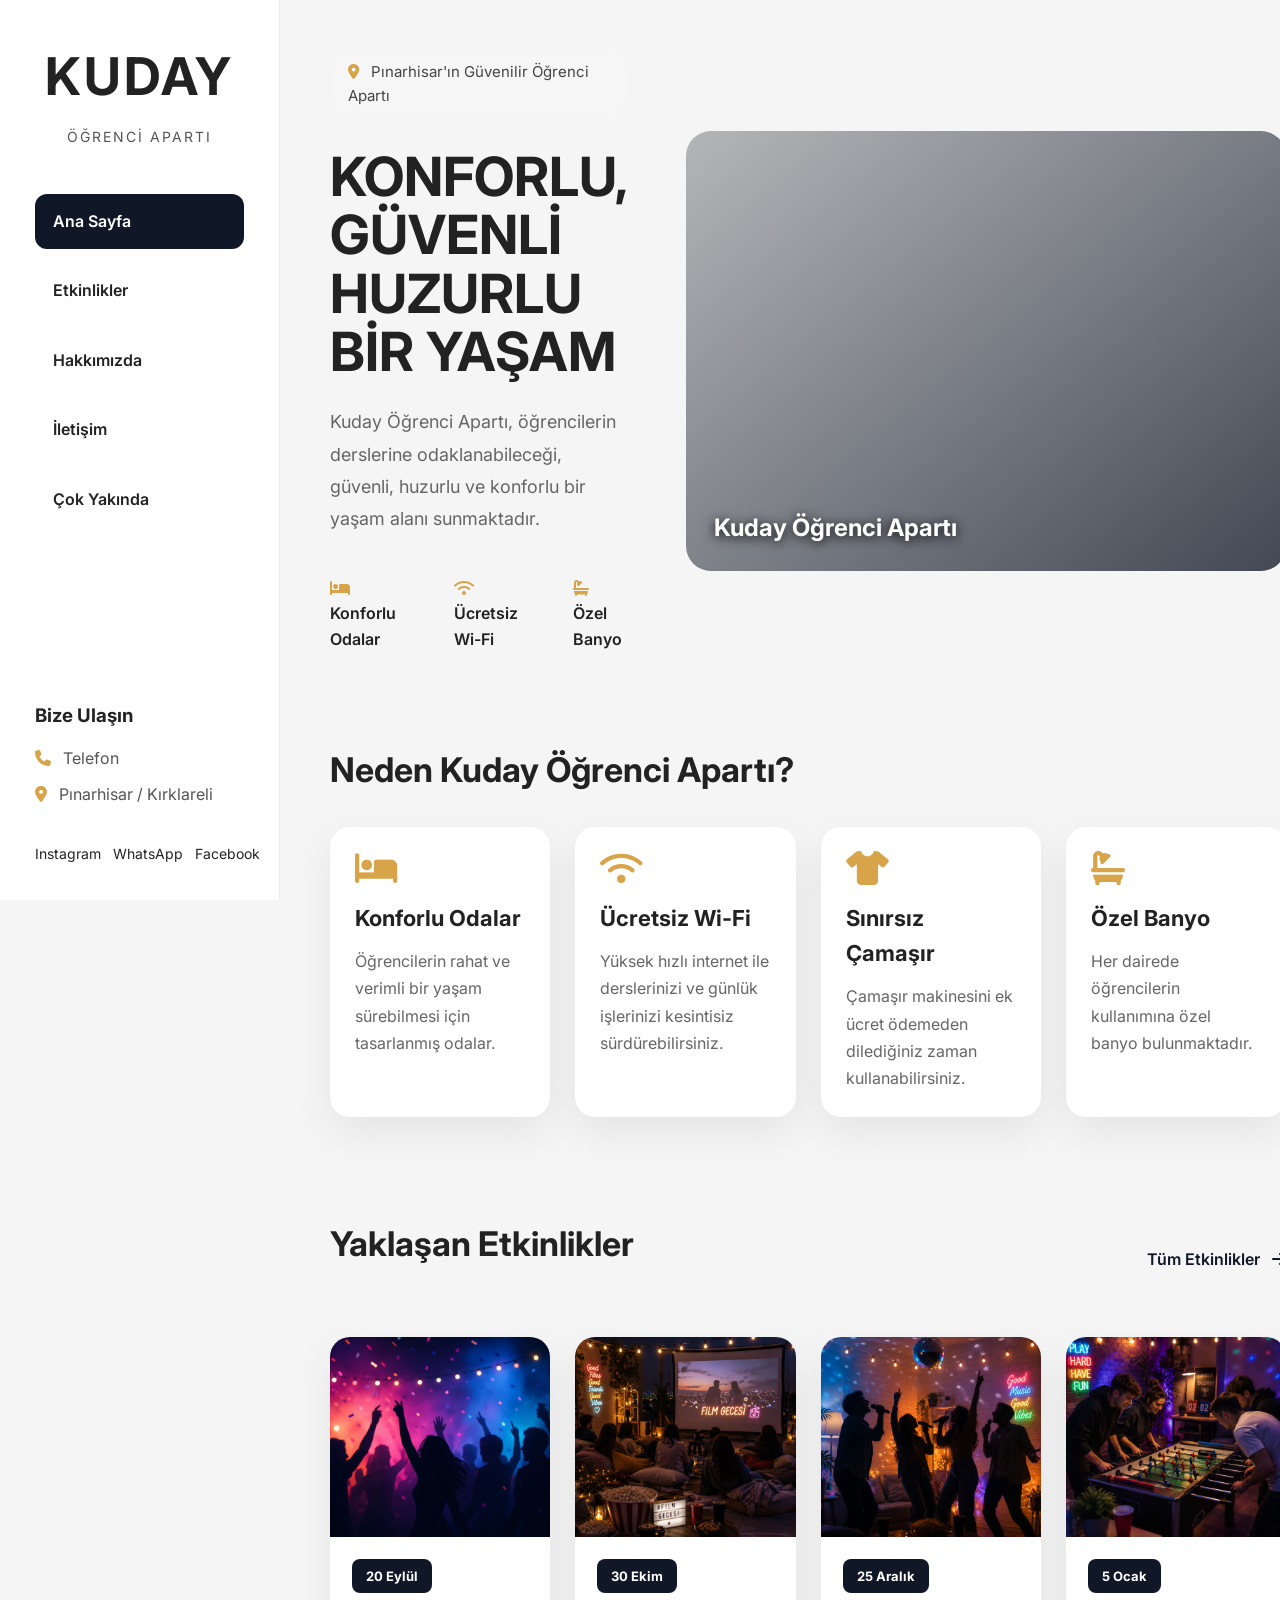
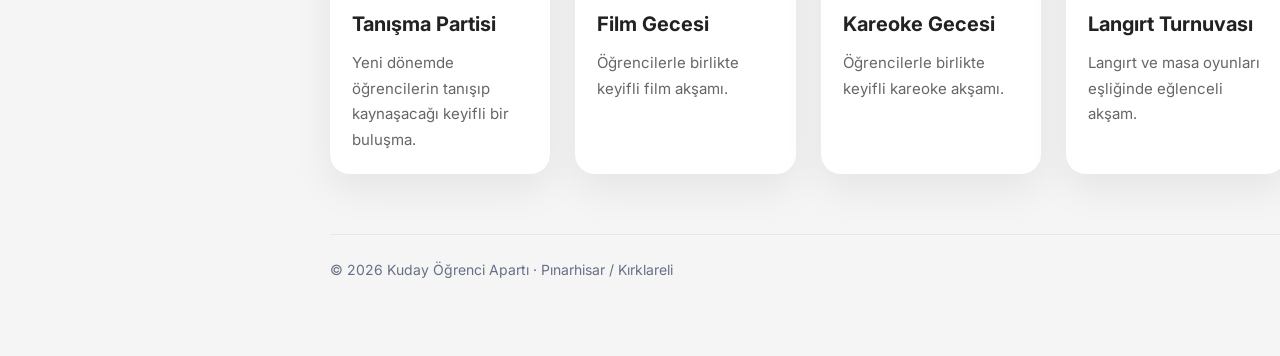
==== index.html @ c9dc8952 "KudayApart sitesini tamamla" ====
<!DOCTYPE html>
<html lang="tr">
<head>
    <meta charset="UTF-8">
    <meta name="viewport" content="width=device-width, initial-scale=1.0">

    <title>Kuday Öğrenci Apartı</title>

    <!-- Google Font -->
<link rel="preconnect" href="https://fonts.googleapis.com">
<link rel="preconnect" href="https://fonts.gstatic.com" crossorigin>
<link href="https://fonts.googleapis.com/css2?family=Inter:wght@300;400;500;600;700;800&display=swap" rel="stylesheet">

<!-- Font Awesome -->
<link rel="stylesheet" href="https://cdnjs.cloudflare.com/ajax/libs/font-awesome/6.7.2/css/all.min.css">

<!-- CSS -->
<link rel="stylesheet" href="css/style.css">
<link rel="stylesheet" href="css/responsive.css">
</head>

<body>

<div class="container">

    <!-- Sidebar -->
    <aside class="sidebar">

        <div class="logo">
            <h1>KUDAY</h1>
            <span>ÖĞRENCİ APARTI</span>
        </div>

        <nav class="menu">
            <a href="index.html" class="active">Ana Sayfa</a>
            <a href="etkinlikler.html">Etkinlikler</a>
            <a href="hakkimizda.html">Hakkımızda</a>
            <a href="iletisim.html">İletişim</a>
            <a href="cok-yakinda.html">Çok Yakında</a>
        </nav>

        <div class="contact-box">
            <h3>Bize Ulaşın</h3>

            <p><i class="fa-solid fa-phone"></i> Telefon</p>
<p><i class="fa-solid fa-location-dot"></i> Pınarhisar / Kırklareli</p>
        </div>

        <div class="social">
            <a href="#">Instagram</a>
            <a href="#">WhatsApp</a>
            <a href="#">Facebook</a>
        </div>

    </aside>

    <!-- İçerik -->
  <main class="content">

    <!-- HERO -->
    <section class="hero">

        <div class="hero-left">

            <div class="location">
                <i class="fa-solid fa-location-dot"></i>
                Pınarhisar'ın Güvenilir Öğrenci Apartı
            </div>

            <h1>
                KONFORLU, GÜVENLİ <br>
                HUZURLU BİR YAŞAM
            </h1>

            <p>
                Kuday Öğrenci Apartı, öğrencilerin derslerine odaklanabileceği,
                güvenli, huzurlu ve konforlu bir yaşam alanı sunmaktadır.
            </p>

            <div class="hero-features">

                <div>
                    <i class="fa-solid fa-bed"></i>
                    Konforlu Odalar
                </div>

                <div>
                    <i class="fa-solid fa-wifi"></i>
                    Ücretsiz Wi-Fi
                </div>

                <div>
                    <i class="fa-solid fa-bath"></i>
                    Özel Banyo
                </div>

            </div>

        </div>

        <div class="hero-right">
            <!-- Apart fotoğrafı buraya gelecek -->
        </div>

    </section>

    <!-- FEATURES -->
    <section class="features">

        <h2>Neden Kuday Öğrenci Apartı?</h2>

        <div class="feature-grid">

            <div class="feature-card">
                <i class="fa-solid fa-bed"></i>
                <h3>Konforlu Odalar</h3>
                <p>Öğrencilerin rahat ve verimli bir yaşam sürebilmesi için tasarlanmış odalar.</p>
            </div>

            <div class="feature-card">
                <i class="fa-solid fa-wifi"></i>
                <h3>Ücretsiz Wi-Fi</h3>
                <p>Yüksek hızlı internet ile derslerinizi ve günlük işlerinizi kesintisiz sürdürebilirsiniz.</p>
            </div>

            <div class="feature-card">
                <i class="fa-solid fa-shirt"></i>
                <h3>Sınırsız Çamaşır</h3>
                <p>Çamaşır makinesini ek ücret ödemeden dilediğiniz zaman kullanabilirsiniz.</p>
            </div>

            <div class="feature-card">
                <i class="fa-solid fa-bath"></i>
                <h3>Özel Banyo</h3>
                <p>Her dairede öğrencilerin kullanımına özel banyo bulunmaktadır.</p>
            </div>

        </div>

        <!-- ETKİNLİKLER -->

<section class="events">

    <div class="section-title">

        <h2>Yaklaşan Etkinlikler</h2>

        <a href="etkinlikler.html">
            Tüm Etkinlikler
            <i class="fa-solid fa-arrow-right"></i>
        </a>

    </div>

    <div class="event-grid">

        <div class="event-card">

            <img src="images/events/tanisma.png" alt="Etkinlik">

            <div class="event-content">

                <span class="event-date">20 Eylül</span>

                <h3>Tanışma Partisi</h3>

                <p>Yeni dönemde öğrencilerin tanışıp kaynaşacağı keyifli bir buluşma.</p>

            </div>

        </div>

        <div class="event-card">

            <img src="images/events/film.png" alt="Etkinlik">

            <div class="event-content">

                <span class="event-date">30 Ekim</span>

                <h3>Film Gecesi</h3>

                <p>Öğrencilerle birlikte keyifli film akşamı.</p>

            </div>

        </div>

        <div class="event-card">

            <img src="images/events/kareoke.png" alt="Etkinlik">

            <div class="event-content">

                <span class="event-date">25 Aralık</span>

                <h3>Kareoke Gecesi</h3>

                <p>Öğrencilerle birlikte keyifli kareoke akşamı.</p>

            </div>

        </div>
        <div class="event-card">

            <img src="images/events/langirt.png" alt="Etkinlik">

            <div class="event-content">

                <span class="event-date">5 Ocak</span>

                <h3>Langırt Turnuvası</h3>

                <p>Langırt ve masa oyunları eşliğinde eğlenceli akşam.</p>

            </div>

        </div>

    </div>

</section>

    </section>

<footer class="site-footer">© <span data-current-year>2026</span> Kuday Öğrenci Apartı · Pınarhisar / Kırklareli</footer></main></div>
<script src="js/script.js"></script>
</body>
</html>
---- css/style.css ----
/* ===========================
   RESET
=========================== */

*{
    margin:0;
    padding:0;
    box-sizing:border-box;
}

body{
    font-family:'Inter',sans-serif;
    background:#f5f5f5;
    color:#222;
    line-height:1.6;
}

.container{
    display:flex;
    min-height:100vh;
}

/* ===========================
   SIDEBAR
=========================== */

.sidebar{

    width:280px;

    height:100vh;

    position:fixed;

    left:0;
    top:0;

    background:#fff;

    border-right:1px solid #ececec;

    padding:35px;

    display:flex;
    flex-direction:column;

}
.logo{
    text-align:center;
}

.logo h1{
    font-size:52px;
    letter-spacing:3px;
    font-weight:700;
}

.logo span{
    display:block;
    margin-top:8px;
    color:#555;
    letter-spacing:2px;
    font-size:14px;
}

.menu{
    display:flex;
    flex-direction:column;
    gap:14px;
    margin-top:45px;
}

.menu a{
    text-decoration:none;
    color:#222;
    padding:15px 18px;
    border-radius:12px;
    font-weight:600;
    transition:.3s;
}

.menu a:hover,
.menu .active{
    background:#101828;
    color:#fff;
}

.contact-box{
    margin-top:auto;
    padding-top:45px;
}

.contact-box h3{
    margin-bottom:15px;
}

.contact-box p{
    margin-bottom:10px;
    color:#555;
}

.social{
    display:flex;
    gap:12px;
    margin-top:25px;
}

.social a{
    text-decoration:none;
    color:#222;
    font-size:14px;
}

.contact-box i,
.location i,
.hero-features i{
    color:#d7a449;
    margin-right:8px;
}

/* ===========================
   CONTENT
=========================== */

.content{

    flex:1;

    margin-left:280px;

    padding:50px;

}

/* ===========================
   HERO
=========================== */

.hero{
    display:flex;
    align-items:center;
    justify-content:space-between;
    gap:60px;
}

.hero-left{
    flex:1;
}

.location{
    display:inline-block;
    padding:10px 18px;
    background:#f6f6f6;
    border-radius:30px;
    color:#444;
    font-size:15px;
    margin-bottom:30px;
}

.hero h1{
    font-size:54px;
    line-height:1.08;
    margin-bottom:25px;
}

.hero p{
    max-width:620px;
    font-size:18px;
    color:#666;
    line-height:1.8;
}

.hero-features{
    display:flex;
    gap:55px;
    margin-top:40px;
    font-weight:600;
}

.hero-right{
    width:600px;
    height:440px;
    background:#d8d8d8;
    border-radius:25px;

    display:flex;
    justify-content:center;
    align-items:center;

    overflow:hidden;
}

/* ===========================
   FEATURES
=========================== */

.features{
    margin-top:90px;
}

.features h2{
    font-size:34px;
    margin-bottom:30px;
}

.feature-grid{
    display:grid;
    grid-template-columns:repeat(4,1fr);
    gap:25px;
}
.feature-card{

    background:#fff;

    padding:25px;

    border-radius:20px;

    box-shadow:0 15px 40px rgba(0,0,0,.07);

    transition:.3s;

}
.feature-card:hover{
    transform:translateY(-10px);
    box-shadow:0 20px 45px rgba(0,0,0,.10);
}

.feature-card i{
    font-size:34px;
    color:#d7a449;
    margin-bottom:15px;
}

.feature-card h3{
    margin-bottom:12px;
    font-size:22px;
}

.feature-card p{
    color:#666;
    line-height:1.7;
}

/* ===========================
   EVENTS
=========================== */

/* ===========================
   EVENTS
=========================== */

.events{
    margin-top:100px;
}

.section-title{
    display:flex;
    justify-content:space-between;
    align-items:center;
    margin-bottom:35px;
}

.section-title h2{
    font-size:34px;
}

.section-title a{
    text-decoration:none;
    color:#101828;
    font-weight:600;
}

.section-title a i{
    margin-left:8px;
}

.event-grid{
    display:grid;
    grid-template-columns:repeat(4,1fr);
    gap:25px;
}

.event-card{
    background:#fff;
    border-radius:20px;
    overflow:hidden;
    box-shadow:0 15px 40px rgba(0,0,0,.07);
    transition:.3s;
}

.event-card:hover{
    transform:translateY(-8px);
    box-shadow:0 20px 45px rgba(0,0,0,.10);
}

.event-card img{
    width:100%;
    height:200px;
    object-fit:cover;
}

.event-content{
    padding:22px;
}

.event-date{
    display:inline-block;
    background:#101828;
    color:#fff;
    padding:7px 14px;
    border-radius:8px;
    font-size:13px;
    margin-bottom:15px;
}

.event-content h3{
    font-size:20px;
    margin-bottom:10px;
}

.event-content p{
    color:#666;
    line-height:1.7;
    font-size:15px;
}
---- css/responsive.css ----
:root{--ink:#101828;--gold:#d7a449;--muted:#667085;--paper:#f5f5f5;--card:#fff}
html{scroll-behavior:smooth}
body{overflow-x:hidden}
a:focus-visible,button:focus-visible{outline:3px solid var(--gold);outline-offset:3px}
.hero-right{position:relative;background:linear-gradient(140deg,rgba(16,24,40,.18),rgba(16,24,40,.75)),url('../images/hero/apart.jpg') center/cover,#d8d8d8}
.hero-right:after{content:'Kuday Öğrenci Apartı';position:absolute;left:28px;bottom:24px;color:#fff;font-size:24px;font-weight:700;text-shadow:0 2px 12px #000}
.page-hero{padding:55px 0 35px}
.page-hero .eyebrow{color:var(--gold);font-size:13px;font-weight:800;letter-spacing:.14em;text-transform:uppercase}
.page-hero h1{font-size:clamp(36px,5vw,58px);line-height:1.1;margin:12px 0 18px;color:var(--ink)}
.page-hero p{max-width:720px;color:var(--muted);font-size:18px}
.page-section{margin:25px 0 70px}
.page-section h2{font-size:30px;margin-bottom:18px;color:var(--ink)}
.about-grid,.contact-grid{display:grid;grid-template-columns:repeat(2,minmax(0,1fr));gap:24px}
.info-card,.contact-card,.coming-card{background:var(--card);border-radius:20px;padding:28px;box-shadow:0 15px 40px rgba(0,0,0,.06)}
.info-card i,.contact-card i{font-size:28px;color:var(--gold);margin-bottom:14px}
.info-card p,.contact-card p{color:var(--muted)}
.contact-card a{color:var(--ink);font-weight:700;text-decoration:none;overflow-wrap:anywhere}
.contact-note{margin-top:20px;padding:16px 18px;background:#fff8e9;border-radius:12px;color:#74551e}
.event-grid{align-items:stretch}
.event-card img{display:block}
.event-card img[src$="tanisma.png"]{object-position:center}
.event-date{font-weight:700}
.coming-card{text-align:center;max-width:760px;margin:25px auto 70px;padding:55px 35px}
.coming-card>i{font-size:54px;color:var(--gold);margin-bottom:18px}
.coming-card h2{font-size:32px;color:var(--ink);margin-bottom:12px}
.coming-card p{color:var(--muted);font-size:18px}
.cta-link{display:inline-flex;margin-top:24px;padding:13px 20px;border-radius:12px;background:var(--ink);color:#fff;text-decoration:none;font-weight:700}
.site-footer{margin-top:60px;padding:24px 0;border-top:1px solid #e7e7e7;color:var(--muted);font-size:14px}
@media(max-width:1200px){.content{padding:38px}.hero{gap:32px}.hero-right{width:46%;height:360px}.hero h1{font-size:46px}.feature-grid,.event-grid{grid-template-columns:repeat(2,minmax(0,1fr))}.hero-features{gap:22px;flex-wrap:wrap}}
@media(max-width:800px){.container{display:block}.sidebar{position:relative;width:100%;height:auto;padding:18px 22px;display:grid;grid-template-columns:1fr auto;align-items:center;gap:12px;border-right:0;border-bottom:1px solid #ececec}.logo{text-align:left}.logo h1{font-size:32px;line-height:1}.logo span{font-size:10px;margin-top:4px}.menu{grid-column:1/-1;display:flex;flex-direction:row;gap:7px;margin:5px 0 0;overflow-x:auto;padding-bottom:3px}.menu a{white-space:nowrap;padding:10px 12px;font-size:14px}.contact-box{display:none}.social{margin:0;gap:8px;flex-wrap:wrap;justify-content:flex-end}.social a{font-size:12px}.content{margin-left:0;padding:28px 22px}.hero{display:flex;flex-direction:column;align-items:stretch;gap:28px}.hero h1{font-size:clamp(36px,9vw,52px)}.hero p{font-size:16px}.hero-right{width:100%;height:min(62vw,360px);min-height:220px}.hero-features{gap:14px 22px;font-size:14px;margin-top:25px}.features,.events{margin-top:55px}.features h2,.section-title h2{font-size:27px}.section-title{gap:12px;align-items:flex-start;flex-direction:column}.feature-grid,.event-grid{gap:16px}.feature-card{padding:20px}.feature-card h3{font-size:18px}.event-card img{height:170px}.event-content{padding:17px}.event-content h3{font-size:18px}.page-hero{padding:28px 0 22px}.page-section{margin:20px 0 45px}.about-grid,.contact-grid{grid-template-columns:1fr}.coming-card{padding:38px 22px}}
@media(max-width:480px){.sidebar{padding:16px}.social{max-width:122px}.social a{font-size:11px}.content{padding:24px 16px}.location{font-size:13px;padding:8px 12px;margin-bottom:22px}.feature-grid,.event-grid{grid-template-columns:1fr}.event-card img{height:210px}.section-title a{font-size:14px}.hero-right{min-height:200px}.page-hero p{font-size:16px}.info-card,.contact-card{padding:22px}}
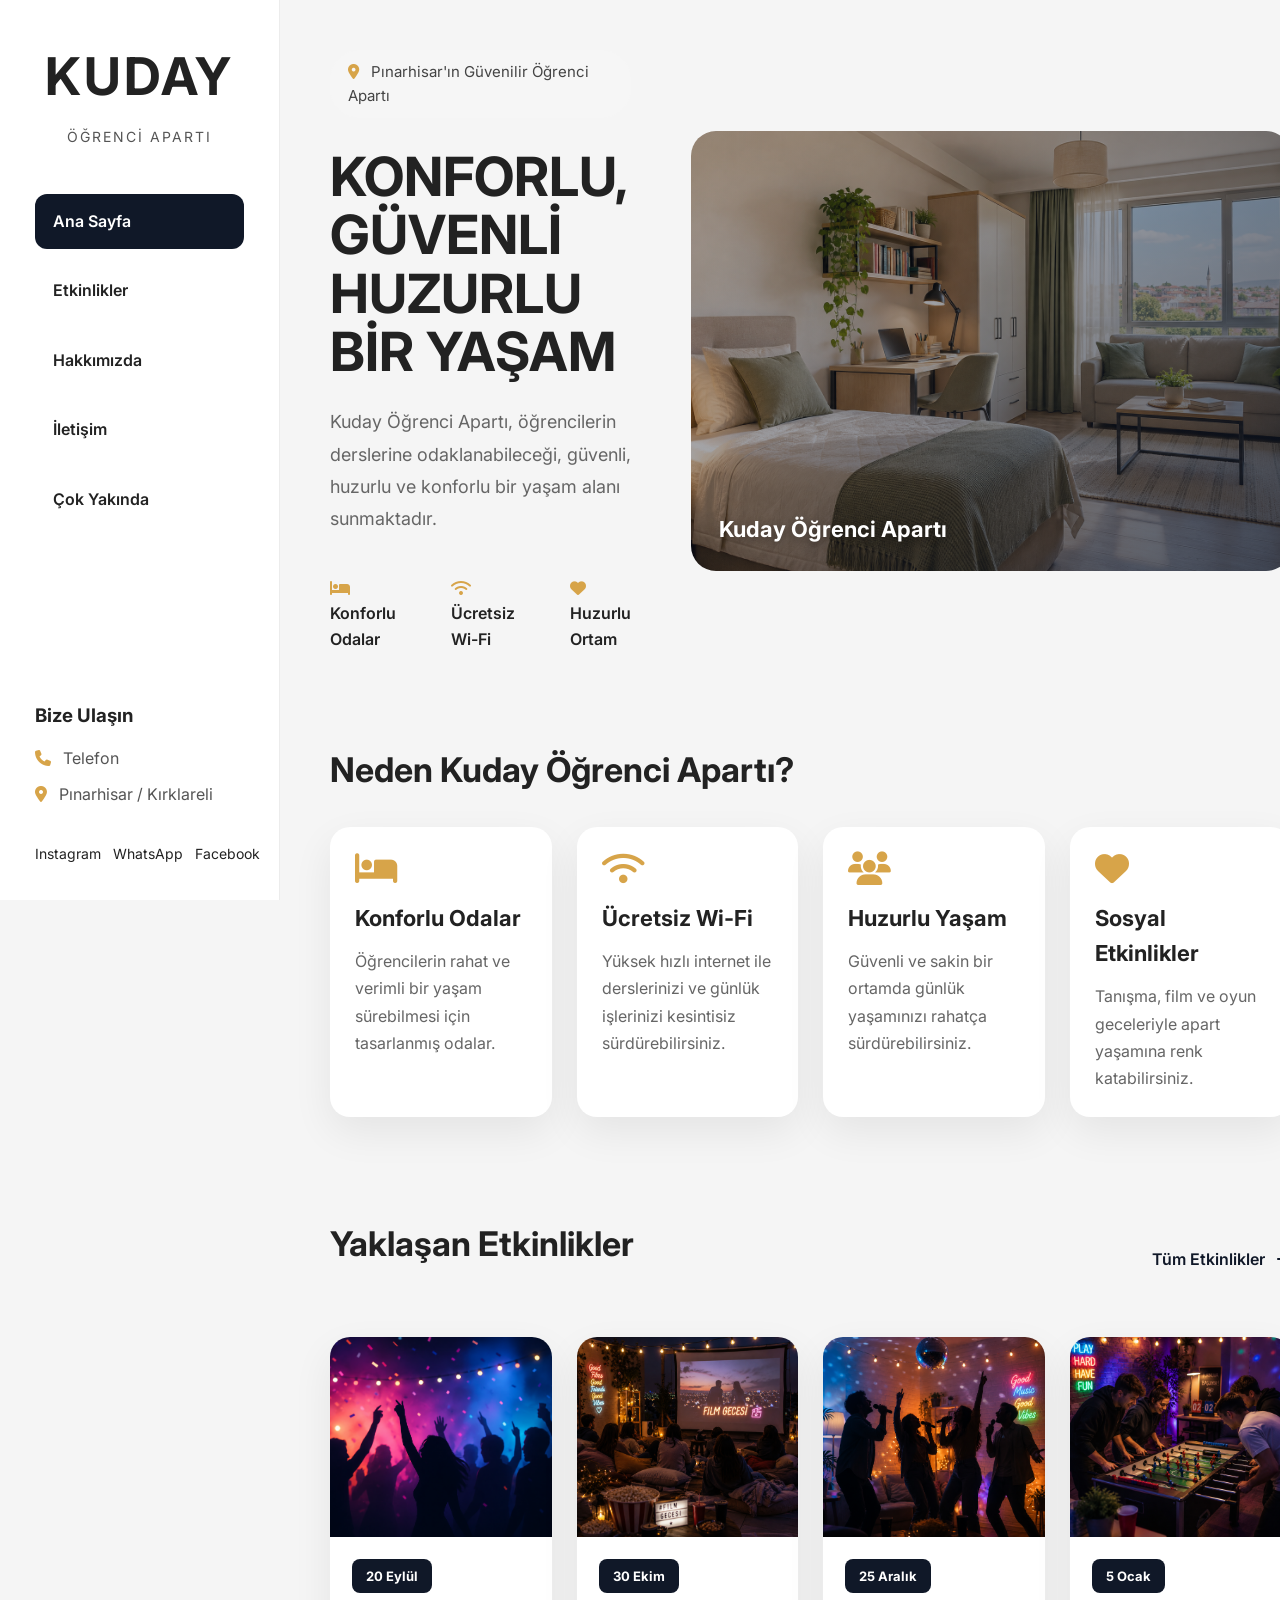
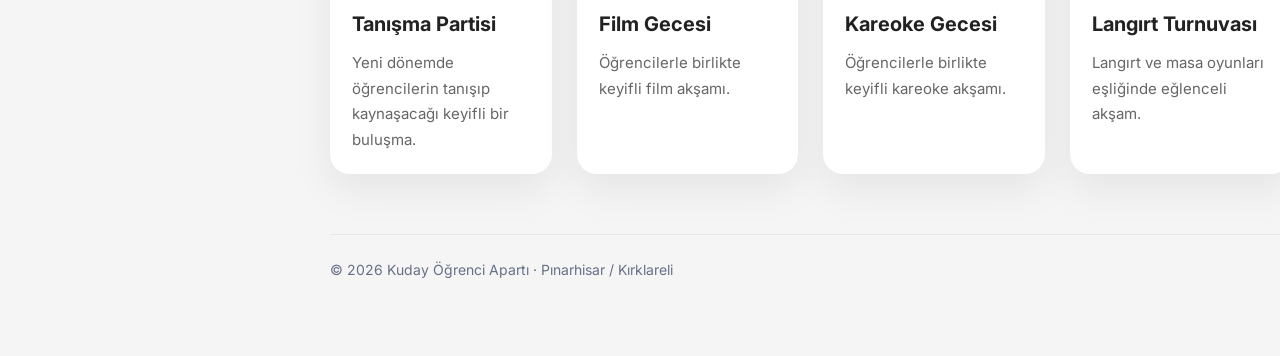
==== commit ec34630a: "Görsel ve sayfa düzenlemelerini ekle" ====
--- a/index.html
+++ b/index.html
@@ -90,8 +90,8 @@
                 </div>
 
                 <div>
-                    <i class="fa-solid fa-bath"></i>
-                    Özel Banyo
+                    <i class="fa-solid fa-heart"></i>
+                    Huzurlu Ortam
                 </div>
 
             </div>
@@ -99,7 +99,7 @@
         </div>
 
         <div class="hero-right">
-            <!-- Apart fotoğrafı buraya gelecek -->
+            <span class="hero-caption">Kuday Öğrenci Apartı</span>
         </div>
 
     </section>
@@ -124,15 +124,15 @@
             </div>
 
             <div class="feature-card">
-                <i class="fa-solid fa-shirt"></i>
-                <h3>Sınırsız Çamaşır</h3>
-                <p>Çamaşır makinesini ek ücret ödemeden dilediğiniz zaman kullanabilirsiniz.</p>
-            </div>
-
-            <div class="feature-card">
-                <i class="fa-solid fa-bath"></i>
-                <h3>Özel Banyo</h3>
-                <p>Her dairede öğrencilerin kullanımına özel banyo bulunmaktadır.</p>
+                <i class="fa-solid fa-users"></i>
+                <h3>Huzurlu Yaşam</h3>
+                <p>Güvenli ve sakin bir ortamda günlük yaşamınızı rahatça sürdürebilirsiniz.</p>
+            </div>
+
+            <div class="feature-card">
+                <i class="fa-solid fa-heart"></i>
+                <h3>Sosyal Etkinlikler</h3>
+                <p>Tanışma, film ve oyun geceleriyle apart yaşamına renk katabilirsiniz.</p>
             </div>
 
         </div>
--- a/css/style.css
+++ b/css/style.css
@@ -323,4 +323,7 @@
     color:#666;
     line-height:1.7;
     font-size:15px;
-}+}
+.hero-right{position:relative;background-image:linear-gradient(0deg,rgba(16,24,40,.68),transparent 45%),url('../images/hero/apart-yasam.png');background-size:cover;background-position:center}.hero-caption{position:absolute;left:28px;bottom:24px;color:#fff;font-size:22px;font-weight:700;text-shadow:0 2px 8px rgba(0,0,0,.35)}
+
+.logo,.logo:link,.logo:visited{color:#222;text-decoration:none;display:block}.logo:hover,.logo:focus-visible{color:#222;text-decoration:none}
--- a/css/responsive.css
+++ b/css/responsive.css
@@ -2,8 +2,8 @@
 html{scroll-behavior:smooth}
 body{overflow-x:hidden}
 a:focus-visible,button:focus-visible{outline:3px solid var(--gold);outline-offset:3px}
-.hero-right{position:relative;background:linear-gradient(140deg,rgba(16,24,40,.18),rgba(16,24,40,.75)),url('../images/hero/apart.jpg') center/cover,#d8d8d8}
-.hero-right:after{content:'Kuday Öğrenci Apartı';position:absolute;left:28px;bottom:24px;color:#fff;font-size:24px;font-weight:700;text-shadow:0 2px 12px #000}
+.hero-right{position:relative;background:linear-gradient(140deg,rgba(16,24,40,.18),rgba(16,24,40,.75)),url('../images/hero/apart-yasam.png') center/cover,#d8d8d8}
+
 .page-hero{padding:55px 0 35px}
 .page-hero .eyebrow{color:var(--gold);font-size:13px;font-weight:800;letter-spacing:.14em;text-transform:uppercase}
 .page-hero h1{font-size:clamp(36px,5vw,58px);line-height:1.1;margin:12px 0 18px;color:var(--ink)}
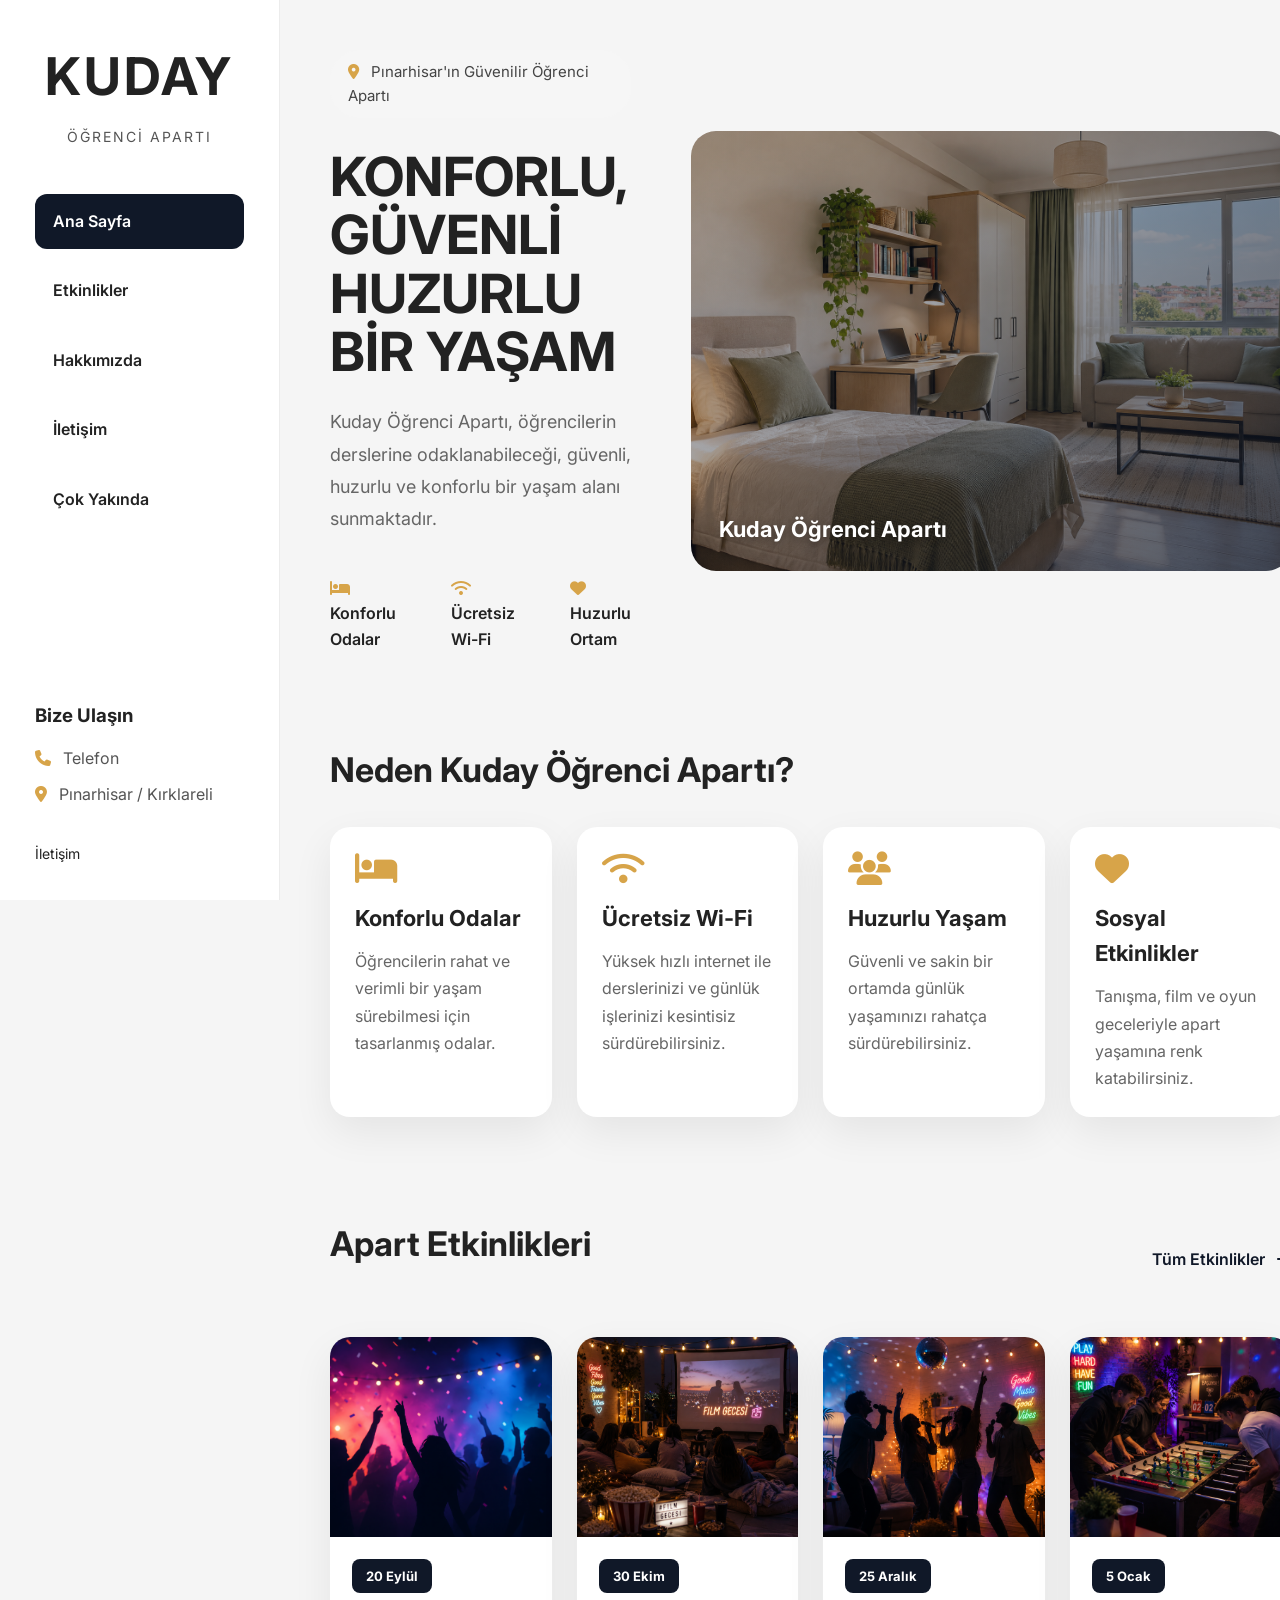
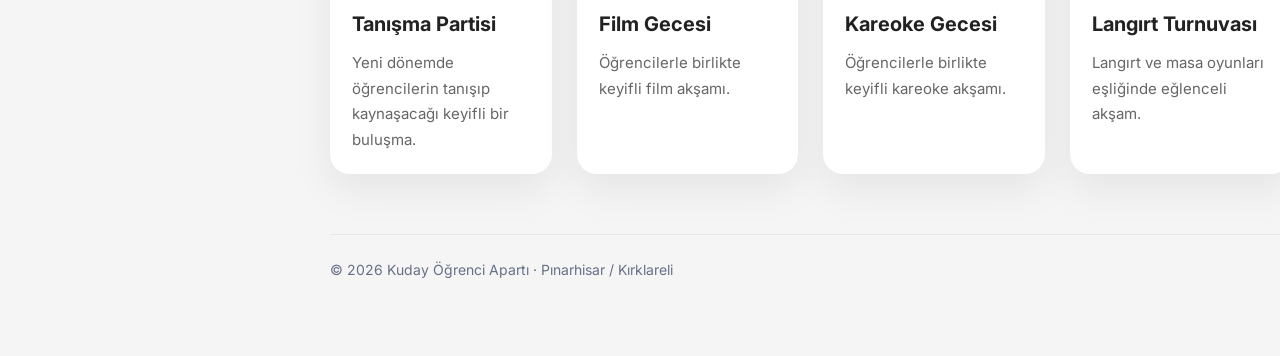
==== commit bb11c6f5: "Ana sayfa bağlantılarını ve etkinlik metinAna sayfa bağlantılarını ve etkinlik metinlerini düzeltler" ====
--- a/index.html
+++ b/index.html
@@ -26,10 +26,10 @@
     <!-- Sidebar -->
     <aside class="sidebar">
 
-        <div class="logo">
+        <a class="logo" href="index.html" aria-label="Kuday ana sayfa">
             <h1>KUDAY</h1>
             <span>ÖĞRENCİ APARTI</span>
-        </div>
+        </a>
 
         <nav class="menu">
             <a href="index.html" class="active">Ana Sayfa</a>
@@ -47,9 +47,7 @@
         </div>
 
         <div class="social">
-            <a href="#">Instagram</a>
-            <a href="#">WhatsApp</a>
-            <a href="#">Facebook</a>
+            <a href="iletisim.html">İletişim</a>
         </div>
 
     </aside>
@@ -143,7 +141,7 @@
 
     <div class="section-title">
 
-        <h2>Yaklaşan Etkinlikler</h2>
+        <h2>Apart Etkinlikleri</h2>
 
         <a href="etkinlikler.html">
             Tüm Etkinlikler
@@ -156,7 +154,7 @@
 
         <div class="event-card">
 
-            <img src="images/events/tanisma.png" alt="Etkinlik">
+            <img src="images/events/tanisma.png" alt="Öğrenci tanışma etkinliği">
 
             <div class="event-content">
 
@@ -172,7 +170,7 @@
 
         <div class="event-card">
 
-            <img src="images/events/film.png" alt="Etkinlik">
+            <img src="images/events/film.png" alt="Film gecesi etkinliği">
 
             <div class="event-content">
 
@@ -188,7 +186,7 @@
 
         <div class="event-card">
 
-            <img src="images/events/kareoke.png" alt="Etkinlik">
+            <img src="images/events/kareoke.png" alt="Karaoke gecesi etkinliği">
 
             <div class="event-content">
 
@@ -203,7 +201,7 @@
         </div>
         <div class="event-card">
 
-            <img src="images/events/langirt.png" alt="Etkinlik">
+            <img src="images/events/langirt.png" alt="Langırt turnuvası">
 
             <div class="event-content">
 
@@ -227,4 +225,3 @@
 <script src="js/script.js"></script>
 </body>
 </html>
-
